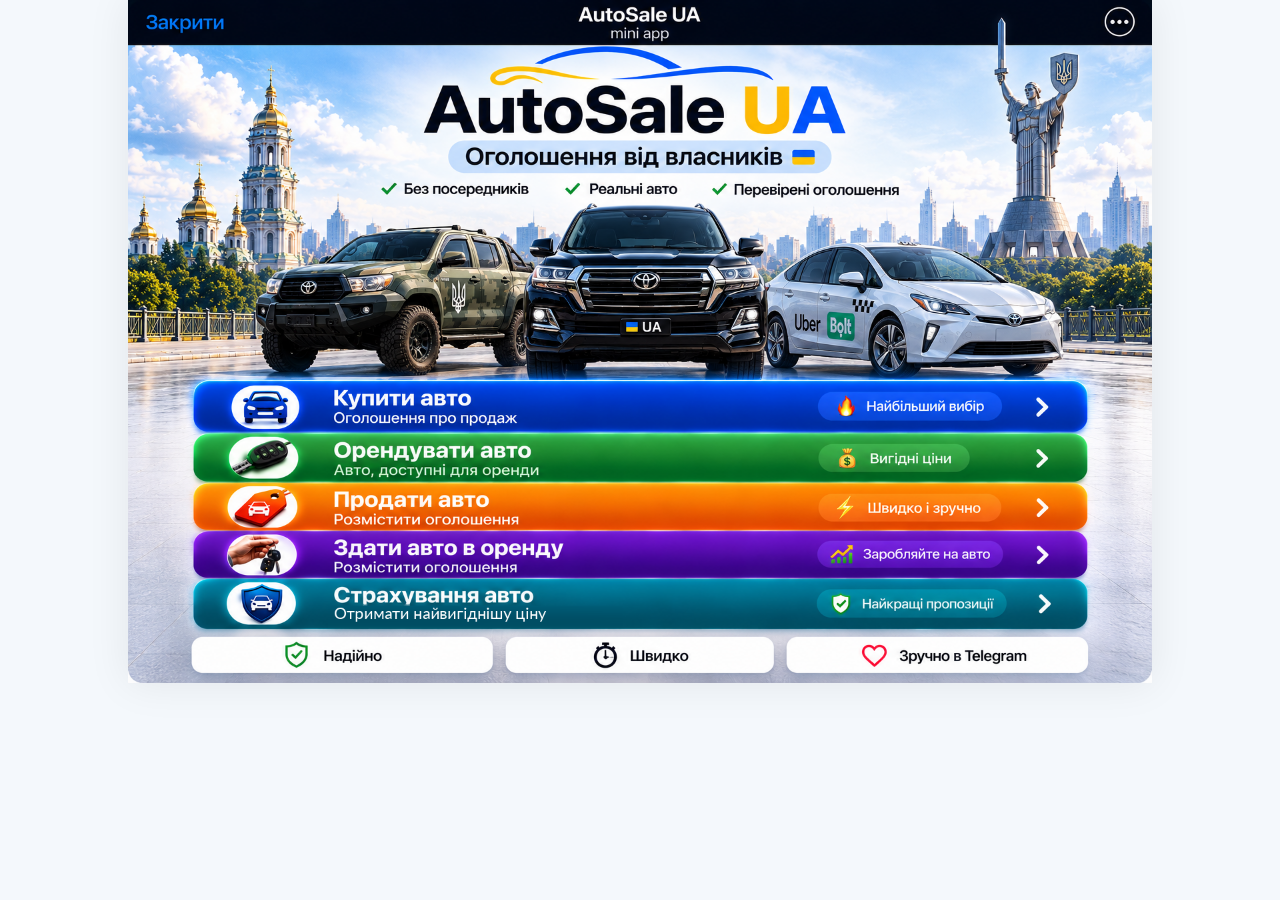
==== index.html @ ac949d30 "Add files via upload" ====
<!doctype html>
<html lang="uk">
<head>
  <meta charset="UTF-8">
  <meta name="viewport" content="width=device-width, initial-scale=1, viewport-fit=cover">
  <title>AutoSale UA</title>
  <link rel="stylesheet" href="style.css">
</head>
<body>
  <main class="app">
    <img class="approved-design" src="autosale-home.png" alt="AutoSale UA">

    <!-- Transparent interaction zones over the approved visual design -->
    <button class="hotspot buy" aria-label="Купити авто"></button>
    <button class="hotspot rent" aria-label="Орендувати авто"></button>
    <button class="hotspot sell" aria-label="Продати авто"></button>
    <button class="hotspot give-rent" aria-label="Здати авто в оренду"></button>
    <button class="hotspot insurance" aria-label="Страхування авто"></button>
  </main>

  <script src="https://telegram.org/js/telegram-web-app.js"></script>
  <script src="app.js"></script>
</body>
</html>
---- style.css ----
* { box-sizing: border-box; }

html, body {
  margin: 0;
  padding: 0;
  width: 100%;
  min-height: 100%;
  background: #f4f8fc;
}

body {
  overflow-x: hidden;
  font-family: -apple-system, BlinkMacSystemFont, "Segoe UI", Arial, sans-serif;
}

.app {
  position: relative;
  width: 100%;
  max-width: 1024px;
  margin: 0 auto;
  line-height: 0;
}

.approved-design {
  display: block;
  width: 100%;
  height: auto;
  user-select: none;
  -webkit-user-drag: none;
  pointer-events: none;
}

.hotspot {
  position: absolute;
  left: 3.6%;
  width: 92.8%;
  border: 0;
  background: transparent;
  padding: 0;
  cursor: pointer;
  -webkit-tap-highlight-color: transparent;
}

/* Positions correspond to the approved reference image. */
.buy       { top: 37.8%; height: 11.8%; }
.rent      { top: 50.8%; height: 9.7%; }
.sell      { top: 61.0%; height: 9.7%; }
.give-rent { top: 71.1%; height: 9.7%; }
.insurance { top: 81.2%; height: 9.7%; }

.hotspot:active {
  background: rgba(255,255,255,.08);
  border-radius: 28px;
}

@media (min-width: 700px) {
  .app { box-shadow: 0 0 40px rgba(0,0,0,.08); }
}
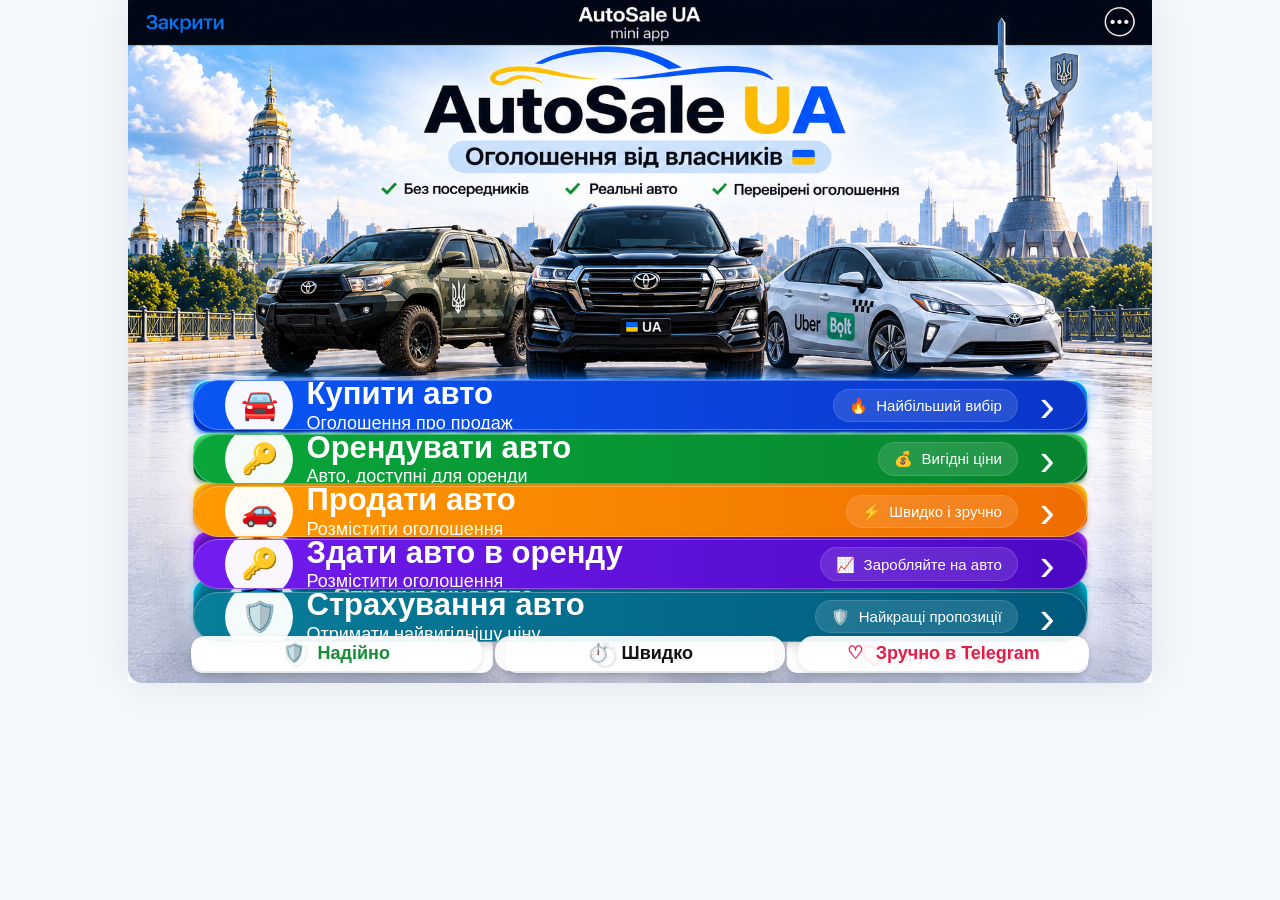
==== commit 200c794c: "Add files via upload" ====
--- a/index.html
+++ b/index.html
@@ -3,21 +3,53 @@
 <head>
   <meta charset="UTF-8">
   <meta name="viewport" content="width=device-width, initial-scale=1, viewport-fit=cover">
+  <meta name="theme-color" content="#06101f">
   <title>AutoSale UA</title>
   <link rel="stylesheet" href="style.css">
 </head>
 <body>
-  <main class="app">
-    <img class="approved-design" src="autosale-home.png" alt="AutoSale UA">
+  <main class="app" aria-label="AutoSale UA">
+    <div class="visual">
+      <img src="autosale-home.png" alt="" class="scene">
+      <div class="ui-layer">
+        <button class="action action-buy" data-section="buy" aria-label="Купити авто">
+          <span class="icon">🚘</span>
+          <span class="copy"><strong>Купити авто</strong><small>Оголошення про продаж</small></span>
+          <span class="badge">🔥&nbsp; Найбільший вибір</span><span class="arrow">›</span>
+        </button>
 
-    <!-- Transparent interaction zones over the approved visual design -->
-    <button class="hotspot buy" aria-label="Купити авто"></button>
-    <button class="hotspot rent" aria-label="Орендувати авто"></button>
-    <button class="hotspot sell" aria-label="Продати авто"></button>
-    <button class="hotspot give-rent" aria-label="Здати авто в оренду"></button>
-    <button class="hotspot insurance" aria-label="Страхування авто"></button>
+        <button class="action action-rent" data-section="rent" aria-label="Орендувати авто">
+          <span class="icon">🔑</span>
+          <span class="copy"><strong>Орендувати авто</strong><small>Авто, доступні для оренди</small></span>
+          <span class="badge">💰&nbsp; Вигідні ціни</span><span class="arrow">›</span>
+        </button>
+
+        <button class="action action-sell" data-section="sell" aria-label="Продати авто">
+          <span class="icon">🚗</span>
+          <span class="copy"><strong>Продати авто</strong><small>Розмістити оголошення</small></span>
+          <span class="badge">⚡&nbsp; Швидко і зручно</span><span class="arrow">›</span>
+        </button>
+
+        <button class="action action-give-rent" data-section="give-rent" aria-label="Здати авто в оренду">
+          <span class="icon">🔑</span>
+          <span class="copy"><strong>Здати авто в оренду</strong><small>Розмістити оголошення</small></span>
+          <span class="badge">📈&nbsp; Заробляйте на авто</span><span class="arrow">›</span>
+        </button>
+
+        <button class="action action-insurance" data-section="insurance" aria-label="Страхування авто">
+          <span class="icon">🛡️</span>
+          <span class="copy"><strong>Страхування авто</strong><small>Отримати найвигіднішу ціну</small></span>
+          <span class="badge">🛡️&nbsp; Найкращі пропозиції</span><span class="arrow">›</span>
+        </button>
+
+        <div class="benefits" aria-label="Переваги">
+          <div>🛡️ <span>Надійно</span></div>
+          <div>⏱️ <span>Швидко</span></div>
+          <div>♡ <span>Зручно в Telegram</span></div>
+        </div>
+      </div>
+    </div>
   </main>
-
   <script src="https://telegram.org/js/telegram-web-app.js"></script>
   <script src="app.js"></script>
 </body>
--- a/style.css
+++ b/style.css
@@ -1,58 +1,34 @@
-* { box-sizing: border-box; }
-
-html, body {
-  margin: 0;
-  padding: 0;
-  width: 100%;
-  min-height: 100%;
-  background: #f4f8fc;
+*{box-sizing:border-box}
+html,body{margin:0;padding:0;width:100%;min-height:100%;background:#f4f8fc}
+body{font-family:-apple-system,BlinkMacSystemFont,"Segoe UI",Arial,sans-serif;overflow-x:hidden}
+.app{width:100%;max-width:1024px;margin:0 auto}
+.visual{position:relative;width:100%;line-height:1}
+.scene{display:block;width:100%;height:auto;user-select:none;-webkit-user-drag:none}
+.ui-layer{position:absolute;inset:0;pointer-events:none}
+.action{position:absolute;left:6.3%;width:87.4%;height:7.35%;border:1px solid rgba(255,255,255,.28);border-radius:2.2vw;display:flex;align-items:center;padding:0 3.1%;gap:1.6%;color:#fff;text-align:left;font:inherit;cursor:pointer;pointer-events:auto;box-shadow:0 3px 10px rgba(0,0,0,.18);overflow:hidden}
+.action:active{transform:translateY(1px);filter:brightness(.95)}
+.action-buy{top:55.7%;background:linear-gradient(90deg,#0956f5,#0a36c9)}
+.action-rent{top:63.55%;background:linear-gradient(90deg,#09a63a,#07852f)}
+.action-sell{top:71.25%;background:linear-gradient(90deg,#ff9b00,#f06d00)}
+.action-give-rent{top:78.95%;background:linear-gradient(90deg,#731cf0,#4c08c4)}
+.action-insurance{top:86.65%;background:linear-gradient(90deg,#087e9b,#00597d)}
+.icon{width:8.2%;aspect-ratio:1;border-radius:50%;background:rgba(255,255,255,.96);display:grid;place-items:center;font-size:clamp(18px,2.5vw,30px);flex:none}
+.copy{display:flex;flex-direction:column;min-width:0;line-height:1.05;flex:1}
+.copy strong{font-size:clamp(19px,2.55vw,31px);font-weight:750;white-space:nowrap}
+.copy small{font-size:clamp(11px,1.55vw,18px);font-weight:500;margin-top:.18em;white-space:nowrap}
+.badge{flex:none;background:rgba(255,255,255,.12);border:1px solid rgba(255,255,255,.13);border-radius:999px;padding:.55em 1em;font-size:clamp(10px,1.25vw,15px);white-space:nowrap}
+.arrow{font-size:clamp(32px,3.6vw,46px);font-weight:300;line-height:.7;margin-left:1%;flex:none}
+.benefits{position:absolute;left:6.2%;right:6.2%;top:93.1%;height:5.25%;display:grid;grid-template-columns:repeat(3,1fr);gap:1.5%;pointer-events:none}
+.benefits div{background:rgba(255,255,255,.92);border-radius:1.2vw;display:flex;align-items:center;justify-content:center;gap:.7em;color:#111;font-size:clamp(12px,1.55vw,18px);font-weight:650;box-shadow:0 2px 7px rgba(0,0,0,.1)}
+.benefits div:first-child{color:#188b39}.benefits div:last-child{color:#e51d48}
+@media (max-width:560px){
+  .action{left:5.9%;width:88.2%;height:7.45%;border-radius:14px;padding:0 2.7%;gap:1.3%}
+  .icon{width:8.7%;font-size:18px}
+  .copy strong{font-size:clamp(14px,4.2vw,20px)}
+  .copy small{font-size:clamp(8px,2.65vw,13px)}
+  .badge{font-size:clamp(7px,2.1vw,10px);padding:.48em .72em}
+  .arrow{font-size:32px}
+  .benefits{gap:1.2%;top:93.05%}
+  .benefits div{font-size:clamp(8px,2.7vw,12px);border-radius:8px}
 }
-
-body {
-  overflow-x: hidden;
-  font-family: -apple-system, BlinkMacSystemFont, "Segoe UI", Arial, sans-serif;
-}
-
-.app {
-  position: relative;
-  width: 100%;
-  max-width: 1024px;
-  margin: 0 auto;
-  line-height: 0;
-}
-
-.approved-design {
-  display: block;
-  width: 100%;
-  height: auto;
-  user-select: none;
-  -webkit-user-drag: none;
-  pointer-events: none;
-}
-
-.hotspot {
-  position: absolute;
-  left: 3.6%;
-  width: 92.8%;
-  border: 0;
-  background: transparent;
-  padding: 0;
-  cursor: pointer;
-  -webkit-tap-highlight-color: transparent;
-}
-
-/* Positions correspond to the approved reference image. */
-.buy       { top: 37.8%; height: 11.8%; }
-.rent      { top: 50.8%; height: 9.7%; }
-.sell      { top: 61.0%; height: 9.7%; }
-.give-rent { top: 71.1%; height: 9.7%; }
-.insurance { top: 81.2%; height: 9.7%; }
-
-.hotspot:active {
-  background: rgba(255,255,255,.08);
-  border-radius: 28px;
-}
-
-@media (min-width: 700px) {
-  .app { box-shadow: 0 0 40px rgba(0,0,0,.08); }
-}
+@media (min-width:700px){.app{box-shadow:0 0 40px rgba(0,0,0,.08)}}
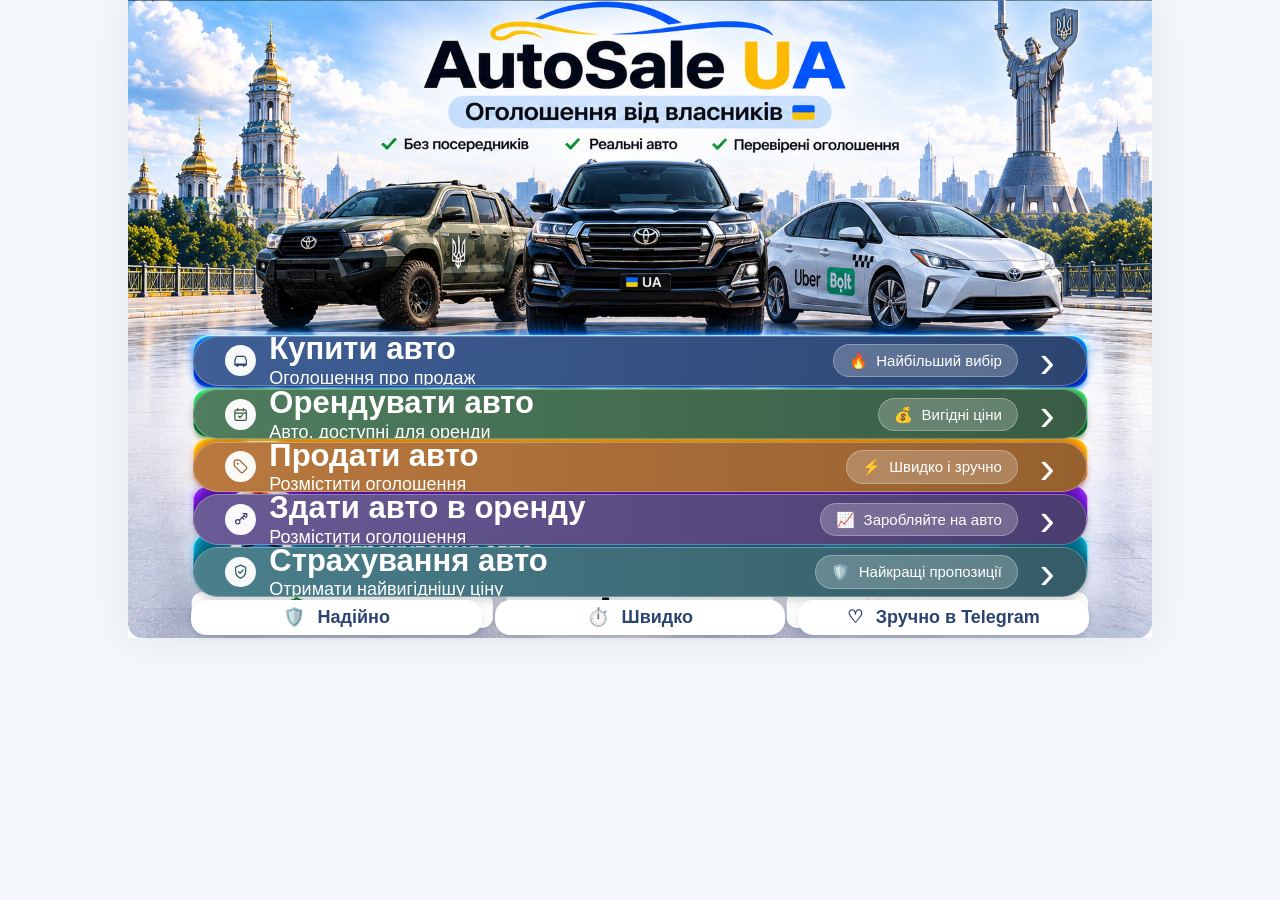
==== commit c57e62ed: "Add files via upload" ====
--- a/index.html
+++ b/index.html
@@ -13,31 +13,31 @@
       <img src="autosale-home.png" alt="" class="scene">
       <div class="ui-layer">
         <button class="action action-buy" data-section="buy" aria-label="Купити авто">
-          <span class="icon">🚘</span>
+          <span class="icon"><svg viewBox="0 0 24 24" fill="none"><path d="M4 16.5V12l1.6-4.5A2 2 0 0 1 7.5 6h9a2 2 0 0 1 1.9 1.5L20 12v4.5" stroke="#2c4570" stroke-width="1.7" stroke-linejoin="round"/><rect x="3" y="16" width="18" height="3.2" rx="1.4" fill="#2c4570"/><circle cx="7.5" cy="19.2" r="1.5" fill="#2c4570"/><circle cx="16.5" cy="19.2" r="1.5" fill="#2c4570"/></svg></span>
           <span class="copy"><strong>Купити авто</strong><small>Оголошення про продаж</small></span>
           <span class="badge">🔥&nbsp; Найбільший вибір</span><span class="arrow">›</span>
         </button>
 
         <button class="action action-rent" data-section="rent" aria-label="Орендувати авто">
-          <span class="icon">🔑</span>
+          <span class="icon"><svg viewBox="0 0 24 24" fill="none"><rect x="4" y="5.5" width="16" height="14.5" rx="2" stroke="#385c44" stroke-width="1.7"/><path d="M4 10h16M8 3.5v3M16 3.5v3" stroke="#385c44" stroke-width="1.7" stroke-linecap="round"/><path d="M9 14l2 2 4-4" stroke="#385c44" stroke-width="1.7" stroke-linecap="round" stroke-linejoin="round"/></svg></span>
           <span class="copy"><strong>Орендувати авто</strong><small>Авто, доступні для оренди</small></span>
           <span class="badge">💰&nbsp; Вигідні ціни</span><span class="arrow">›</span>
         </button>
 
         <button class="action action-sell" data-section="sell" aria-label="Продати авто">
-          <span class="icon">🚗</span>
+          <span class="icon"><svg viewBox="0 0 24 24" fill="none"><path d="M11.3 3.7 20 12.4a2 2 0 0 1 0 2.8l-4.8 4.8a2 2 0 0 1-2.8 0L3.7 11.3A2 2 0 0 1 3.1 10V5a2 2 0 0 1 2-2h5a2 2 0 0 1 1.4.6Z" stroke="#96602f" stroke-width="1.7" stroke-linejoin="round"/><circle cx="8" cy="8" r="1.4" fill="#96602f"/></svg></span>
           <span class="copy"><strong>Продати авто</strong><small>Розмістити оголошення</small></span>
           <span class="badge">⚡&nbsp; Швидко і зручно</span><span class="arrow">›</span>
         </button>
 
         <button class="action action-give-rent" data-section="give-rent" aria-label="Здати авто в оренду">
-          <span class="icon">🔑</span>
+          <span class="icon"><svg viewBox="0 0 24 24" fill="none"><circle cx="8" cy="15" r="3" stroke="#4a3d70" stroke-width="1.7"/><path d="M10.1 12.9 18 5" stroke="#4a3d70" stroke-width="1.7" stroke-linecap="round"/><path d="M14.5 9.4l2 2M17 6.9l2 2" stroke="#4a3d70" stroke-width="1.7" stroke-linecap="round"/><path d="M15.5 3.5H20.5V8.5" stroke="#4a3d70" stroke-width="1.7" stroke-linecap="round" stroke-linejoin="round"/></svg></span>
           <span class="copy"><strong>Здати авто в оренду</strong><small>Розмістити оголошення</small></span>
           <span class="badge">📈&nbsp; Заробляйте на авто</span><span class="arrow">›</span>
         </button>
 
         <button class="action action-insurance" data-section="insurance" aria-label="Страхування авто">
-          <span class="icon">🛡️</span>
+          <span class="icon"><svg viewBox="0 0 24 24" fill="none"><path d="M12 3l7 3v5c0 5-3 8.5-7 10-4-1.5-7-5-7-10V6l7-3Z" stroke="#345c66" stroke-width="1.7" stroke-linejoin="round"/><path d="M9 12l2.2 2.2L15.5 9.5" stroke="#345c66" stroke-width="1.7" stroke-linecap="round" stroke-linejoin="round"/></svg></span>
           <span class="copy"><strong>Страхування авто</strong><small>Отримати найвигіднішу ціну</small></span>
           <span class="badge">🛡️&nbsp; Найкращі пропозиції</span><span class="arrow">›</span>
         </button>
--- a/style.css
+++ b/style.css
@@ -5,30 +5,31 @@
 .visual{position:relative;width:100%;line-height:1}
 .scene{display:block;width:100%;height:auto;user-select:none;-webkit-user-drag:none}
 .ui-layer{position:absolute;inset:0;pointer-events:none}
-.action{position:absolute;left:6.3%;width:87.4%;height:7.35%;border:1px solid rgba(255,255,255,.28);border-radius:2.2vw;display:flex;align-items:center;padding:0 3.1%;gap:1.6%;color:#fff;text-align:left;font:inherit;cursor:pointer;pointer-events:auto;box-shadow:0 3px 10px rgba(0,0,0,.18);overflow:hidden}
+.action{position:absolute;left:6.3%;width:87.4%;height:7.87%;border:1px solid rgba(255,255,255,.28);border-radius:2.2vw;display:flex;align-items:center;padding:0 3.1%;gap:1.6%;color:#fff;text-align:left;font:inherit;cursor:pointer;pointer-events:auto;box-shadow:0 3px 10px rgba(0,0,0,.18);overflow:hidden}
 .action:active{transform:translateY(1px);filter:brightness(.95)}
-.action-buy{top:55.7%;background:linear-gradient(90deg,#0956f5,#0a36c9)}
-.action-rent{top:63.55%;background:linear-gradient(90deg,#09a63a,#07852f)}
-.action-sell{top:71.25%;background:linear-gradient(90deg,#ff9b00,#f06d00)}
-.action-give-rent{top:78.95%;background:linear-gradient(90deg,#731cf0,#4c08c4)}
-.action-insurance{top:86.65%;background:linear-gradient(90deg,#087e9b,#00597d)}
-.icon{width:8.2%;aspect-ratio:1;border-radius:50%;background:rgba(255,255,255,.96);display:grid;place-items:center;font-size:clamp(18px,2.5vw,30px);flex:none}
+.action-buy{top:52.6%;background:linear-gradient(90deg,#3f5f96,#2c4570)}
+.action-rent{top:61%;background:linear-gradient(90deg,#4f7d5e,#385c44)}
+.action-sell{top:69.24%;background:linear-gradient(90deg,#b9793f,#96602f)}
+.action-give-rent{top:77.48%;background:linear-gradient(90deg,#6a5b96,#4a3d70)}
+.action-insurance{top:85.71%;background:linear-gradient(90deg,#4a7f8c,#345c66)}
+.icon{height:64%;aspect-ratio:1;border-radius:50%;background:rgba(255,255,255,.96);display:grid;place-items:center;flex:none}
+.icon svg{width:56%;height:56%}
 .copy{display:flex;flex-direction:column;min-width:0;line-height:1.05;flex:1}
 .copy strong{font-size:clamp(19px,2.55vw,31px);font-weight:750;white-space:nowrap}
 .copy small{font-size:clamp(11px,1.55vw,18px);font-weight:500;margin-top:.18em;white-space:nowrap}
-.badge{flex:none;background:rgba(255,255,255,.12);border:1px solid rgba(255,255,255,.13);border-radius:999px;padding:.55em 1em;font-size:clamp(10px,1.25vw,15px);white-space:nowrap}
+.badge{flex:none;background:rgba(255,255,255,.22);border:1px solid rgba(255,255,255,.28);border-radius:999px;padding:.55em 1em;font-size:clamp(10px,1.25vw,15px);white-space:nowrap;color:#fff}
 .arrow{font-size:clamp(32px,3.6vw,46px);font-weight:300;line-height:.7;margin-left:1%;flex:none}
-.benefits{position:absolute;left:6.2%;right:6.2%;top:93.1%;height:5.25%;display:grid;grid-template-columns:repeat(3,1fr);gap:1.5%;pointer-events:none}
-.benefits div{background:rgba(255,255,255,.92);border-radius:1.2vw;display:flex;align-items:center;justify-content:center;gap:.7em;color:#111;font-size:clamp(12px,1.55vw,18px);font-weight:650;box-shadow:0 2px 7px rgba(0,0,0,.1)}
-.benefits div:first-child{color:#188b39}.benefits div:last-child{color:#e51d48}
+.benefits{position:absolute;left:6.2%;right:6.2%;top:94.11%;height:5.35%;display:grid;grid-template-columns:repeat(3,1fr);gap:1.5%;pointer-events:none}
+.benefits div{background:#fff;border-radius:1.2vw;display:flex;align-items:center;justify-content:center;gap:.7em;color:#2c4570;font-size:clamp(12px,1.55vw,18px);font-weight:650;box-shadow:0 2px 7px rgba(0,0,0,.1)}
 @media (max-width:560px){
-  .action{left:5.9%;width:88.2%;height:7.45%;border-radius:14px;padding:0 2.7%;gap:1.3%}
-  .icon{width:8.7%;font-size:18px}
+  .action{left:5.9%;width:88.2%;height:7.97%;border-radius:14px;padding:0 2.7%;gap:1.3%}
+  .icon{height:60%}
+  .icon svg{width:58%;height:58%}
   .copy strong{font-size:clamp(14px,4.2vw,20px)}
   .copy small{font-size:clamp(8px,2.65vw,13px)}
   .badge{font-size:clamp(7px,2.1vw,10px);padding:.48em .72em}
   .arrow{font-size:32px}
-  .benefits{gap:1.2%;top:93.05%}
+  .benefits{gap:1.2%;top:94.22%;height:5.24%}
   .benefits div{font-size:clamp(8px,2.7vw,12px);border-radius:8px}
 }
 @media (min-width:700px){.app{box-shadow:0 0 40px rgba(0,0,0,.08)}}
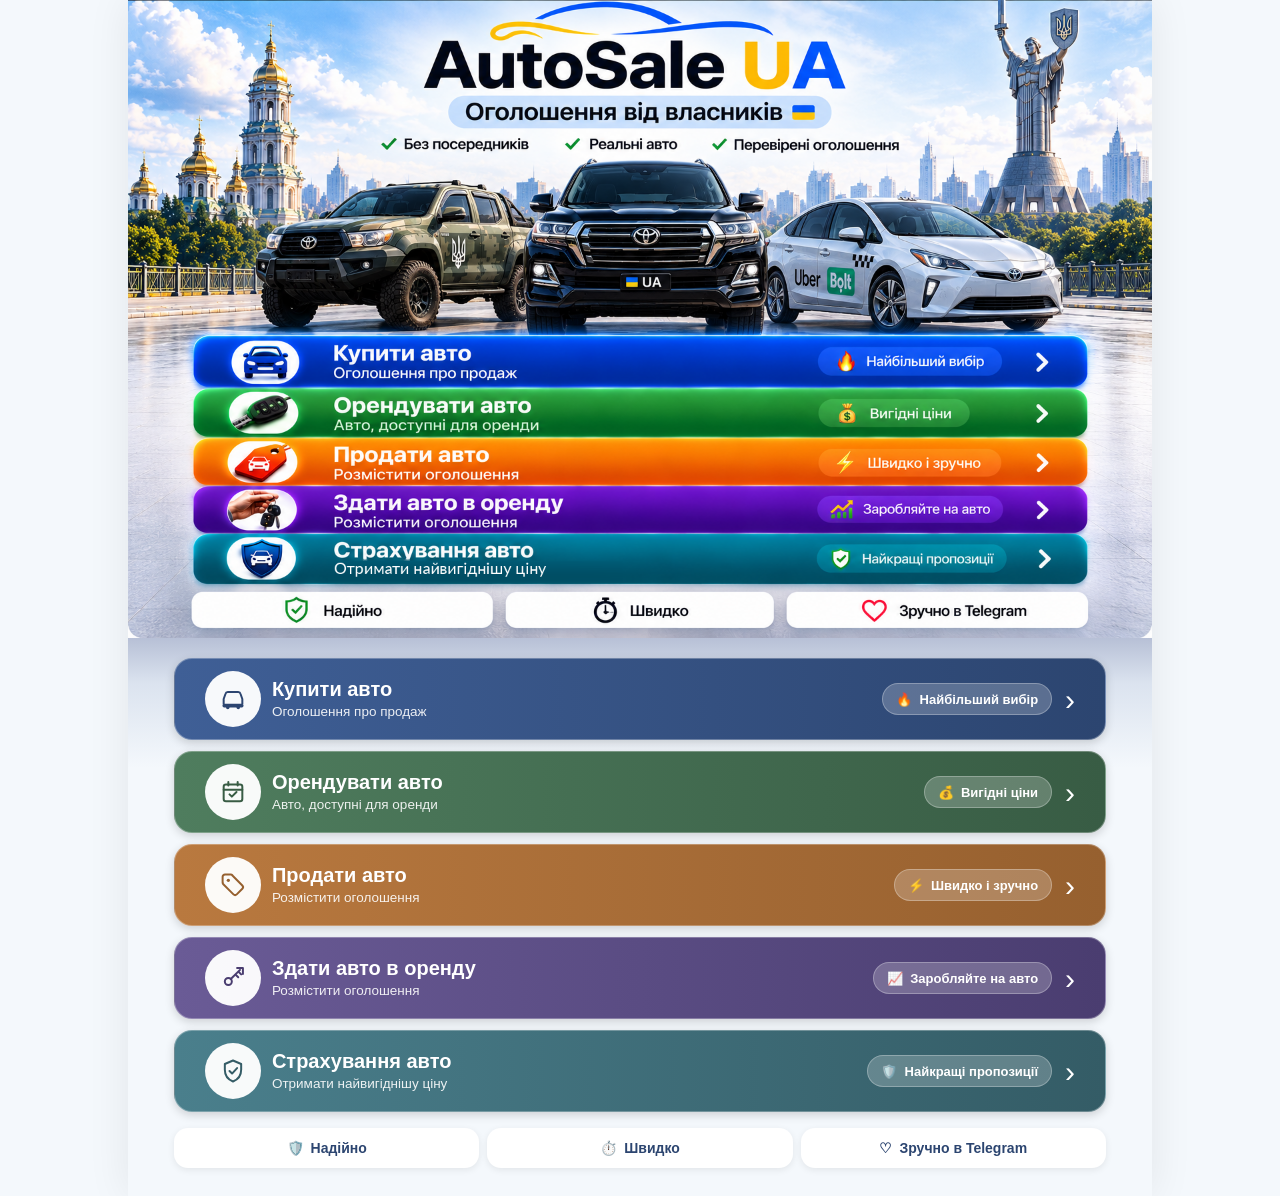
==== commit fc7d5432: "Add files via upload" ====
--- a/index.html
+++ b/index.html
@@ -9,44 +9,44 @@
 </head>
 <body>
   <main class="app" aria-label="AutoSale UA">
-    <div class="visual">
+    <div class="hero">
       <img src="autosale-home.png" alt="" class="scene">
-      <div class="ui-layer">
-        <button class="action action-buy" data-section="buy" aria-label="Купити авто">
-          <span class="icon"><svg viewBox="0 0 24 24" fill="none"><path d="M4 16.5V12l1.6-4.5A2 2 0 0 1 7.5 6h9a2 2 0 0 1 1.9 1.5L20 12v4.5" stroke="#2c4570" stroke-width="1.7" stroke-linejoin="round"/><rect x="3" y="16" width="18" height="3.2" rx="1.4" fill="#2c4570"/><circle cx="7.5" cy="19.2" r="1.5" fill="#2c4570"/><circle cx="16.5" cy="19.2" r="1.5" fill="#2c4570"/></svg></span>
-          <span class="copy"><strong>Купити авто</strong><small>Оголошення про продаж</small></span>
-          <span class="badge">🔥&nbsp; Найбільший вибір</span><span class="arrow">›</span>
-        </button>
+    </div>
+    <div class="actions-panel">
+      <button class="action action-buy" data-section="buy" aria-label="Купити авто">
+        <span class="icon"><svg viewBox="0 0 24 24" fill="none"><path d="M4 16.5V12l1.6-4.5A2 2 0 0 1 7.5 6h9a2 2 0 0 1 1.9 1.5L20 12v4.5" stroke="#2c4570" stroke-width="1.7" stroke-linejoin="round"/><rect x="3" y="16" width="18" height="3.2" rx="1.4" fill="#2c4570"/><circle cx="7.5" cy="19.2" r="1.5" fill="#2c4570"/><circle cx="16.5" cy="19.2" r="1.5" fill="#2c4570"/></svg></span>
+        <span class="copy"><strong>Купити авто</strong><small>Оголошення про продаж</small></span>
+        <span class="badge">🔥&nbsp; Найбільший вибір</span><span class="arrow">›</span>
+      </button>
 
-        <button class="action action-rent" data-section="rent" aria-label="Орендувати авто">
-          <span class="icon"><svg viewBox="0 0 24 24" fill="none"><rect x="4" y="5.5" width="16" height="14.5" rx="2" stroke="#385c44" stroke-width="1.7"/><path d="M4 10h16M8 3.5v3M16 3.5v3" stroke="#385c44" stroke-width="1.7" stroke-linecap="round"/><path d="M9 14l2 2 4-4" stroke="#385c44" stroke-width="1.7" stroke-linecap="round" stroke-linejoin="round"/></svg></span>
-          <span class="copy"><strong>Орендувати авто</strong><small>Авто, доступні для оренди</small></span>
-          <span class="badge">💰&nbsp; Вигідні ціни</span><span class="arrow">›</span>
-        </button>
+      <button class="action action-rent" data-section="rent" aria-label="Орендувати авто">
+        <span class="icon"><svg viewBox="0 0 24 24" fill="none"><rect x="4" y="5.5" width="16" height="14.5" rx="2" stroke="#385c44" stroke-width="1.7"/><path d="M4 10h16M8 3.5v3M16 3.5v3" stroke="#385c44" stroke-width="1.7" stroke-linecap="round"/><path d="M9 14l2 2 4-4" stroke="#385c44" stroke-width="1.7" stroke-linecap="round" stroke-linejoin="round"/></svg></span>
+        <span class="copy"><strong>Орендувати авто</strong><small>Авто, доступні для оренди</small></span>
+        <span class="badge">💰&nbsp; Вигідні ціни</span><span class="arrow">›</span>
+      </button>
 
-        <button class="action action-sell" data-section="sell" aria-label="Продати авто">
-          <span class="icon"><svg viewBox="0 0 24 24" fill="none"><path d="M11.3 3.7 20 12.4a2 2 0 0 1 0 2.8l-4.8 4.8a2 2 0 0 1-2.8 0L3.7 11.3A2 2 0 0 1 3.1 10V5a2 2 0 0 1 2-2h5a2 2 0 0 1 1.4.6Z" stroke="#96602f" stroke-width="1.7" stroke-linejoin="round"/><circle cx="8" cy="8" r="1.4" fill="#96602f"/></svg></span>
-          <span class="copy"><strong>Продати авто</strong><small>Розмістити оголошення</small></span>
-          <span class="badge">⚡&nbsp; Швидко і зручно</span><span class="arrow">›</span>
-        </button>
+      <button class="action action-sell" data-section="sell" aria-label="Продати авто">
+        <span class="icon"><svg viewBox="0 0 24 24" fill="none"><path d="M11.3 3.7 20 12.4a2 2 0 0 1 0 2.8l-4.8 4.8a2 2 0 0 1-2.8 0L3.7 11.3A2 2 0 0 1 3.1 10V5a2 2 0 0 1 2-2h5a2 2 0 0 1 1.4.6Z" stroke="#96602f" stroke-width="1.7" stroke-linejoin="round"/><circle cx="8" cy="8" r="1.4" fill="#96602f"/></svg></span>
+        <span class="copy"><strong>Продати авто</strong><small>Розмістити оголошення</small></span>
+        <span class="badge">⚡&nbsp; Швидко і зручно</span><span class="arrow">›</span>
+      </button>
 
-        <button class="action action-give-rent" data-section="give-rent" aria-label="Здати авто в оренду">
-          <span class="icon"><svg viewBox="0 0 24 24" fill="none"><circle cx="8" cy="15" r="3" stroke="#4a3d70" stroke-width="1.7"/><path d="M10.1 12.9 18 5" stroke="#4a3d70" stroke-width="1.7" stroke-linecap="round"/><path d="M14.5 9.4l2 2M17 6.9l2 2" stroke="#4a3d70" stroke-width="1.7" stroke-linecap="round"/><path d="M15.5 3.5H20.5V8.5" stroke="#4a3d70" stroke-width="1.7" stroke-linecap="round" stroke-linejoin="round"/></svg></span>
-          <span class="copy"><strong>Здати авто в оренду</strong><small>Розмістити оголошення</small></span>
-          <span class="badge">📈&nbsp; Заробляйте на авто</span><span class="arrow">›</span>
-        </button>
+      <button class="action action-give-rent" data-section="give-rent" aria-label="Здати авто в оренду">
+        <span class="icon"><svg viewBox="0 0 24 24" fill="none"><circle cx="8" cy="15" r="3" stroke="#4a3d70" stroke-width="1.7"/><path d="M10.1 12.9 18 5" stroke="#4a3d70" stroke-width="1.7" stroke-linecap="round"/><path d="M14.5 9.4l2 2M17 6.9l2 2" stroke="#4a3d70" stroke-width="1.7" stroke-linecap="round"/><path d="M15.5 3.5H20.5V8.5" stroke="#4a3d70" stroke-width="1.7" stroke-linecap="round" stroke-linejoin="round"/></svg></span>
+        <span class="copy"><strong>Здати авто в оренду</strong><small>Розмістити оголошення</small></span>
+        <span class="badge">📈&nbsp; Заробляйте на авто</span><span class="arrow">›</span>
+      </button>
 
-        <button class="action action-insurance" data-section="insurance" aria-label="Страхування авто">
-          <span class="icon"><svg viewBox="0 0 24 24" fill="none"><path d="M12 3l7 3v5c0 5-3 8.5-7 10-4-1.5-7-5-7-10V6l7-3Z" stroke="#345c66" stroke-width="1.7" stroke-linejoin="round"/><path d="M9 12l2.2 2.2L15.5 9.5" stroke="#345c66" stroke-width="1.7" stroke-linecap="round" stroke-linejoin="round"/></svg></span>
-          <span class="copy"><strong>Страхування авто</strong><small>Отримати найвигіднішу ціну</small></span>
-          <span class="badge">🛡️&nbsp; Найкращі пропозиції</span><span class="arrow">›</span>
-        </button>
+      <button class="action action-insurance" data-section="insurance" aria-label="Страхування авто">
+        <span class="icon"><svg viewBox="0 0 24 24" fill="none"><path d="M12 3l7 3v5c0 5-3 8.5-7 10-4-1.5-7-5-7-10V6l7-3Z" stroke="#345c66" stroke-width="1.7" stroke-linejoin="round"/><path d="M9 12l2.2 2.2L15.5 9.5" stroke="#345c66" stroke-width="1.7" stroke-linecap="round" stroke-linejoin="round"/></svg></span>
+        <span class="copy"><strong>Страхування авто</strong><small>Отримати найвигіднішу ціну</small></span>
+        <span class="badge">🛡️&nbsp; Найкращі пропозиції</span><span class="arrow">›</span>
+      </button>
 
-        <div class="benefits" aria-label="Переваги">
-          <div>🛡️ <span>Надійно</span></div>
-          <div>⏱️ <span>Швидко</span></div>
-          <div>♡ <span>Зручно в Telegram</span></div>
-        </div>
+      <div class="benefits" aria-label="Переваги">
+        <div>🛡️ <span>Надійно</span></div>
+        <div>⏱️ <span>Швидко</span></div>
+        <div>♡ <span>Зручно в Telegram</span></div>
       </div>
     </div>
   </main>
--- a/style.css
+++ b/style.css
@@ -2,34 +2,42 @@
 html,body{margin:0;padding:0;width:100%;min-height:100%;background:#f4f8fc}
 body{font-family:-apple-system,BlinkMacSystemFont,"Segoe UI",Arial,sans-serif;overflow-x:hidden}
 .app{width:100%;max-width:1024px;margin:0 auto}
-.visual{position:relative;width:100%;line-height:1}
+.hero{width:100%;line-height:1}
 .scene{display:block;width:100%;height:auto;user-select:none;-webkit-user-drag:none}
-.ui-layer{position:absolute;inset:0;pointer-events:none}
-.action{position:absolute;left:6.3%;width:87.4%;height:7.87%;border:1px solid rgba(255,255,255,.28);border-radius:2.2vw;display:flex;align-items:center;padding:0 3.1%;gap:1.6%;color:#fff;text-align:left;font:inherit;cursor:pointer;pointer-events:auto;box-shadow:0 3px 10px rgba(0,0,0,.18);overflow:hidden}
-.action:active{transform:translateY(1px);filter:brightness(.95)}
-.action-buy{top:52.6%;background:linear-gradient(90deg,#3f5f96,#2c4570)}
-.action-rent{top:61%;background:linear-gradient(90deg,#4f7d5e,#385c44)}
-.action-sell{top:69.24%;background:linear-gradient(90deg,#b9793f,#96602f)}
-.action-give-rent{top:77.48%;background:linear-gradient(90deg,#6a5b96,#4a3d70)}
-.action-insurance{top:85.71%;background:linear-gradient(90deg,#4a7f8c,#345c66)}
-.icon{height:64%;aspect-ratio:1;border-radius:50%;background:rgba(255,255,255,.96);display:grid;place-items:center;flex:none}
-.icon svg{width:56%;height:56%}
-.copy{display:flex;flex-direction:column;min-width:0;line-height:1.05;flex:1}
-.copy strong{font-size:clamp(19px,2.55vw,31px);font-weight:750;white-space:nowrap}
-.copy small{font-size:clamp(11px,1.55vw,18px);font-weight:500;margin-top:.18em;white-space:nowrap}
-.badge{flex:none;background:rgba(255,255,255,.22);border:1px solid rgba(255,255,255,.28);border-radius:999px;padding:.55em 1em;font-size:clamp(10px,1.25vw,15px);white-space:nowrap;color:#fff}
-.arrow{font-size:clamp(32px,3.6vw,46px);font-weight:300;line-height:.7;margin-left:1%;flex:none}
-.benefits{position:absolute;left:6.2%;right:6.2%;top:94.11%;height:5.35%;display:grid;grid-template-columns:repeat(3,1fr);gap:1.5%;pointer-events:none}
-.benefits div{background:#fff;border-radius:1.2vw;display:flex;align-items:center;justify-content:center;gap:.7em;color:#2c4570;font-size:clamp(12px,1.55vw,18px);font-weight:650;box-shadow:0 2px 7px rgba(0,0,0,.1)}
-@media (max-width:560px){
-  .action{left:5.9%;width:88.2%;height:7.97%;border-radius:14px;padding:0 2.7%;gap:1.3%}
-  .icon{height:60%}
-  .icon svg{width:58%;height:58%}
-  .copy strong{font-size:clamp(14px,4.2vw,20px)}
-  .copy small{font-size:clamp(8px,2.65vw,13px)}
-  .badge{font-size:clamp(7px,2.1vw,10px);padding:.48em .72em}
-  .arrow{font-size:32px}
-  .benefits{gap:1.2%;top:94.22%;height:5.24%}
-  .benefits div{font-size:clamp(8px,2.7vw,12px);border-radius:8px}
+
+.actions-panel{background:linear-gradient(180deg,#b7c0d6 0%,#dbe3ef 45px,#f4f8fc 130px);padding:14px 4% 22px;display:flex;flex-direction:column;gap:9px}
+
+.action{position:relative;width:100%;min-height:62px;border:1px solid rgba(255,255,255,.28);border-radius:16px;display:flex;align-items:center;padding:9px 3.5%;gap:11px;color:#fff;text-align:left;font:inherit;cursor:pointer;box-shadow:0 3px 10px rgba(0,0,0,.16)}
+.action:active{transform:translateY(1px);filter:brightness(.96)}
+
+.action-buy{background:linear-gradient(90deg,#3f5f96,#2c4570)}
+.action-rent{background:linear-gradient(90deg,#4f7d5e,#385c44)}
+.action-sell{background:linear-gradient(90deg,#b9793f,#96602f)}
+.action-give-rent{background:linear-gradient(90deg,#6a5b96,#4a3d70)}
+.action-insurance{background:linear-gradient(90deg,#4a7f8c,#345c66)}
+
+.icon{width:44px;height:44px;border-radius:50%;background:rgba(255,255,255,.96);display:grid;place-items:center;flex:none}
+.icon svg{width:22px;height:22px}
+
+.copy{display:flex;flex-direction:column;min-width:0;line-height:1.2;flex:1}
+.copy strong{font-size:16px;font-weight:750;white-space:nowrap;overflow:hidden;text-overflow:ellipsis}
+.copy small{font-size:11.5px;font-weight:500;margin-top:2px;white-space:nowrap;overflow:hidden;text-overflow:ellipsis;opacity:.9}
+
+.badge{flex:none;background:rgba(255,255,255,.22);border:1px solid rgba(255,255,255,.28);border-radius:999px;padding:.45em .8em;font-size:10.5px;font-weight:700;color:#fff;white-space:nowrap}
+.arrow{font-size:22px;font-weight:300;line-height:.7;margin-left:2px;flex:none}
+
+.benefits{margin-top:5px;display:grid;grid-template-columns:repeat(3,1fr);gap:8px}
+.benefits div{background:#fff;border-radius:12px;padding:10px 4px;display:flex;align-items:center;justify-content:center;gap:.5em;color:#2c4570;font-size:12px;font-weight:650;box-shadow:0 2px 7px rgba(0,0,0,.08);text-align:center}
+
+@media (min-width:600px){
+  .actions-panel{padding:20px 4.5% 28px;gap:11px}
+  .action{min-height:76px;border-radius:18px;padding:12px 3.2%}
+  .icon{width:56px;height:56px}
+  .icon svg{width:28px;height:28px}
+  .copy strong{font-size:20px}
+  .copy small{font-size:13.5px;margin-top:3px}
+  .badge{font-size:13px;padding:.55em 1em}
+  .arrow{font-size:30px}
+  .benefits div{font-size:14px;padding:12px 4px;border-radius:14px}
 }
 @media (min-width:700px){.app{box-shadow:0 0 40px rgba(0,0,0,.08)}}
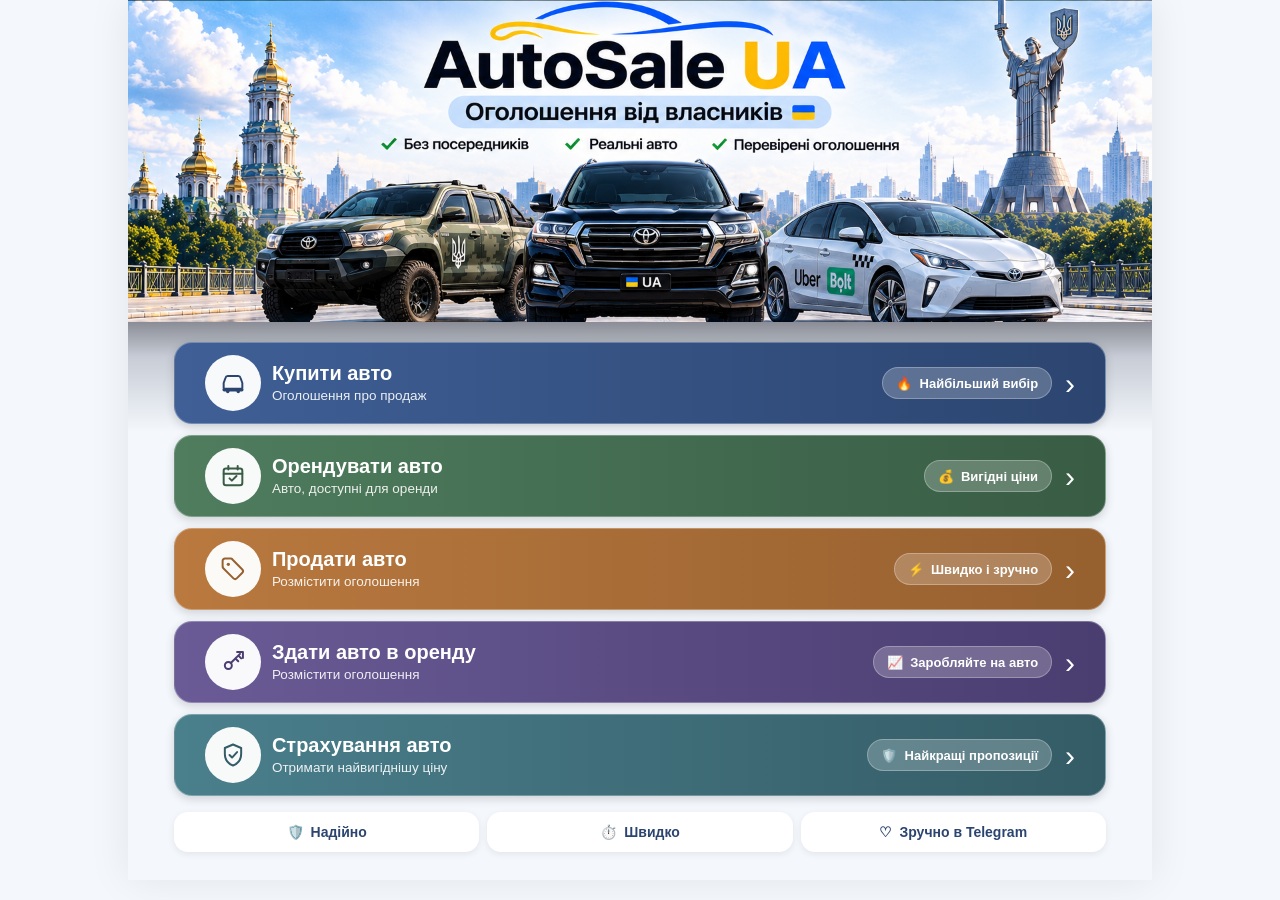
==== commit 70b3cd1b: "Add files via upload" ====
--- a/index.html
+++ b/index.html
@@ -10,7 +10,7 @@
 <body>
   <main class="app" aria-label="AutoSale UA">
     <div class="hero">
-      <img src="autosale-home.png" alt="" class="scene">
+      <img src="autosale-home.png" alt="" class="scene" width="1536" height="483">
     </div>
     <div class="actions-panel">
       <button class="action action-buy" data-section="buy" aria-label="Купити авто">
--- a/style.css
+++ b/style.css
@@ -3,9 +3,9 @@
 body{font-family:-apple-system,BlinkMacSystemFont,"Segoe UI",Arial,sans-serif;overflow-x:hidden}
 .app{width:100%;max-width:1024px;margin:0 auto}
 .hero{width:100%;line-height:1}
-.scene{display:block;width:100%;height:auto;user-select:none;-webkit-user-drag:none}
+.scene{display:block;width:100%;height:auto;aspect-ratio:1536/483;user-select:none;-webkit-user-drag:none}
 
-.actions-panel{background:linear-gradient(180deg,#b7c0d6 0%,#dbe3ef 45px,#f4f8fc 130px);padding:14px 4% 22px;display:flex;flex-direction:column;gap:9px}
+.actions-panel{background:linear-gradient(180deg,#8a8d95 0%,#c7ccd6 35px,#f4f8fc 110px);padding:14px 4% 22px;display:flex;flex-direction:column;gap:9px}
 
 .action{position:relative;width:100%;min-height:62px;border:1px solid rgba(255,255,255,.28);border-radius:16px;display:flex;align-items:center;padding:9px 3.5%;gap:11px;color:#fff;text-align:left;font:inherit;cursor:pointer;box-shadow:0 3px 10px rgba(0,0,0,.16)}
 .action:active{transform:translateY(1px);filter:brightness(.96)}
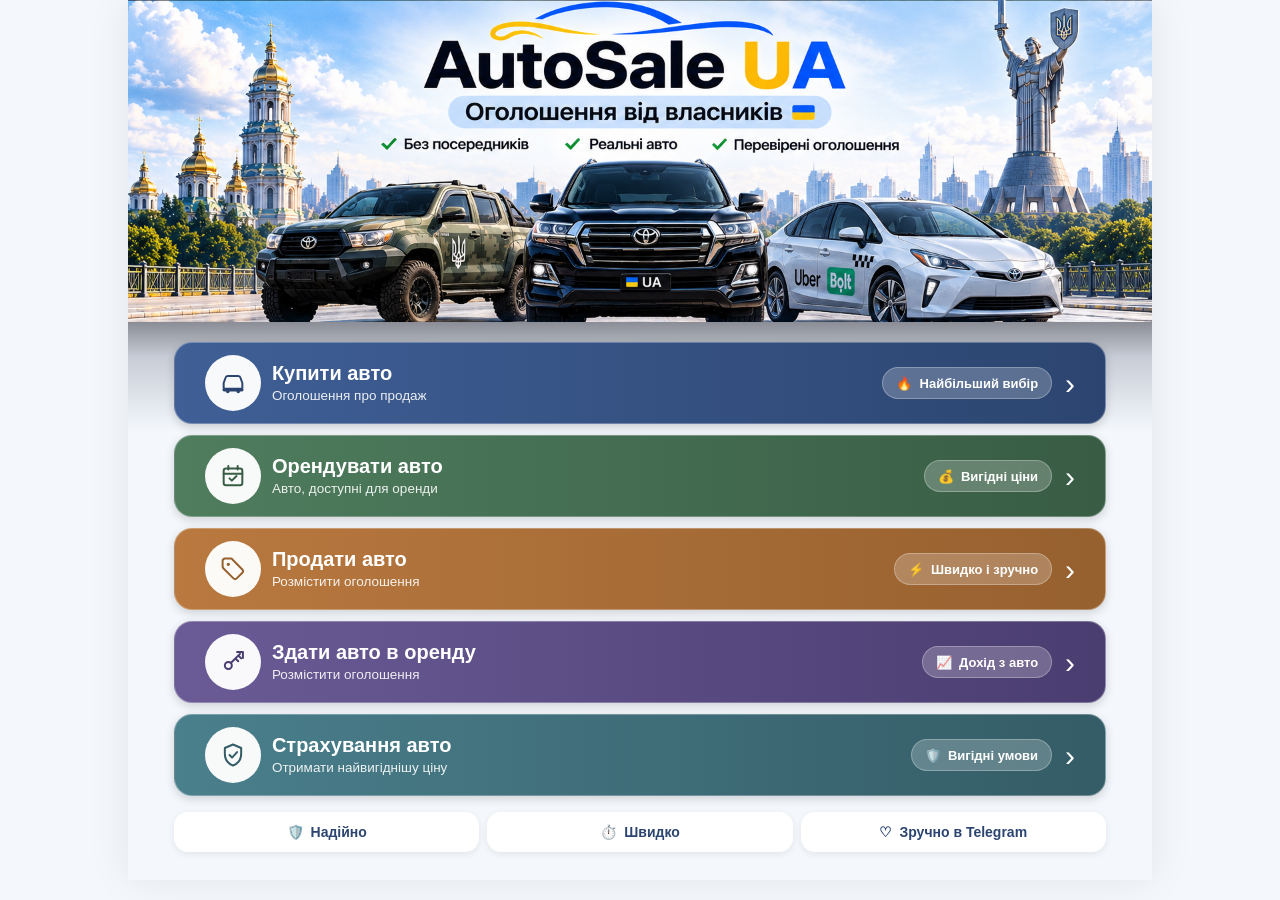
==== commit 35772510: "Add files via upload" ====
--- a/index.html
+++ b/index.html
@@ -34,13 +34,13 @@
       <button class="action action-give-rent" data-section="give-rent" aria-label="Здати авто в оренду">
         <span class="icon"><svg viewBox="0 0 24 24" fill="none"><circle cx="8" cy="15" r="3" stroke="#4a3d70" stroke-width="1.7"/><path d="M10.1 12.9 18 5" stroke="#4a3d70" stroke-width="1.7" stroke-linecap="round"/><path d="M14.5 9.4l2 2M17 6.9l2 2" stroke="#4a3d70" stroke-width="1.7" stroke-linecap="round"/><path d="M15.5 3.5H20.5V8.5" stroke="#4a3d70" stroke-width="1.7" stroke-linecap="round" stroke-linejoin="round"/></svg></span>
         <span class="copy"><strong>Здати авто в оренду</strong><small>Розмістити оголошення</small></span>
-        <span class="badge">📈&nbsp; Заробляйте на авто</span><span class="arrow">›</span>
+        <span class="badge">📈&nbsp; Дохід з авто</span><span class="arrow">›</span>
       </button>
 
       <button class="action action-insurance" data-section="insurance" aria-label="Страхування авто">
         <span class="icon"><svg viewBox="0 0 24 24" fill="none"><path d="M12 3l7 3v5c0 5-3 8.5-7 10-4-1.5-7-5-7-10V6l7-3Z" stroke="#345c66" stroke-width="1.7" stroke-linejoin="round"/><path d="M9 12l2.2 2.2L15.5 9.5" stroke="#345c66" stroke-width="1.7" stroke-linecap="round" stroke-linejoin="round"/></svg></span>
         <span class="copy"><strong>Страхування авто</strong><small>Отримати найвигіднішу ціну</small></span>
-        <span class="badge">🛡️&nbsp; Найкращі пропозиції</span><span class="arrow">›</span>
+        <span class="badge">🛡️&nbsp; Вигідні умови</span><span class="arrow">›</span>
       </button>
 
       <div class="benefits" aria-label="Переваги">
--- a/style.css
+++ b/style.css
@@ -5,7 +5,7 @@
 .hero{width:100%;line-height:1}
 .scene{display:block;width:100%;height:auto;aspect-ratio:1536/483;user-select:none;-webkit-user-drag:none}
 
-.actions-panel{background:linear-gradient(180deg,#8a8d95 0%,#c7ccd6 35px,#f4f8fc 110px);padding:14px 4% 22px;display:flex;flex-direction:column;gap:9px}
+.actions-panel{background:linear-gradient(180deg,#8a8d95 0%,#c7ccd6 35px,#f4f8fc 110px);padding:14px 4% 20px;display:flex;flex-direction:column;gap:8px}
 
 .action{position:relative;width:100%;min-height:62px;border:1px solid rgba(255,255,255,.28);border-radius:16px;display:flex;align-items:center;padding:9px 3.5%;gap:11px;color:#fff;text-align:left;font:inherit;cursor:pointer;box-shadow:0 3px 10px rgba(0,0,0,.16)}
 .action:active{transform:translateY(1px);filter:brightness(.96)}
@@ -40,4 +40,13 @@
   .arrow{font-size:30px}
   .benefits div{font-size:14px;padding:12px 4px;border-radius:14px}
 }
+@media (max-width:480px){
+  .icon{width:38px;height:38px}
+  .icon svg{width:19px;height:19px}
+  .action{gap:8px;padding:8px 3%}
+  .copy strong{font-size:14.5px;white-space:normal;overflow:visible;text-overflow:clip}
+  .copy small{font-size:10.5px;white-space:normal;overflow:visible;text-overflow:clip}
+  .badge{font-size:9.5px;padding:.4em .65em;letter-spacing:-.01em}
+  .arrow{font-size:19px}
+}
 @media (min-width:700px){.app{box-shadow:0 0 40px rgba(0,0,0,.08)}}
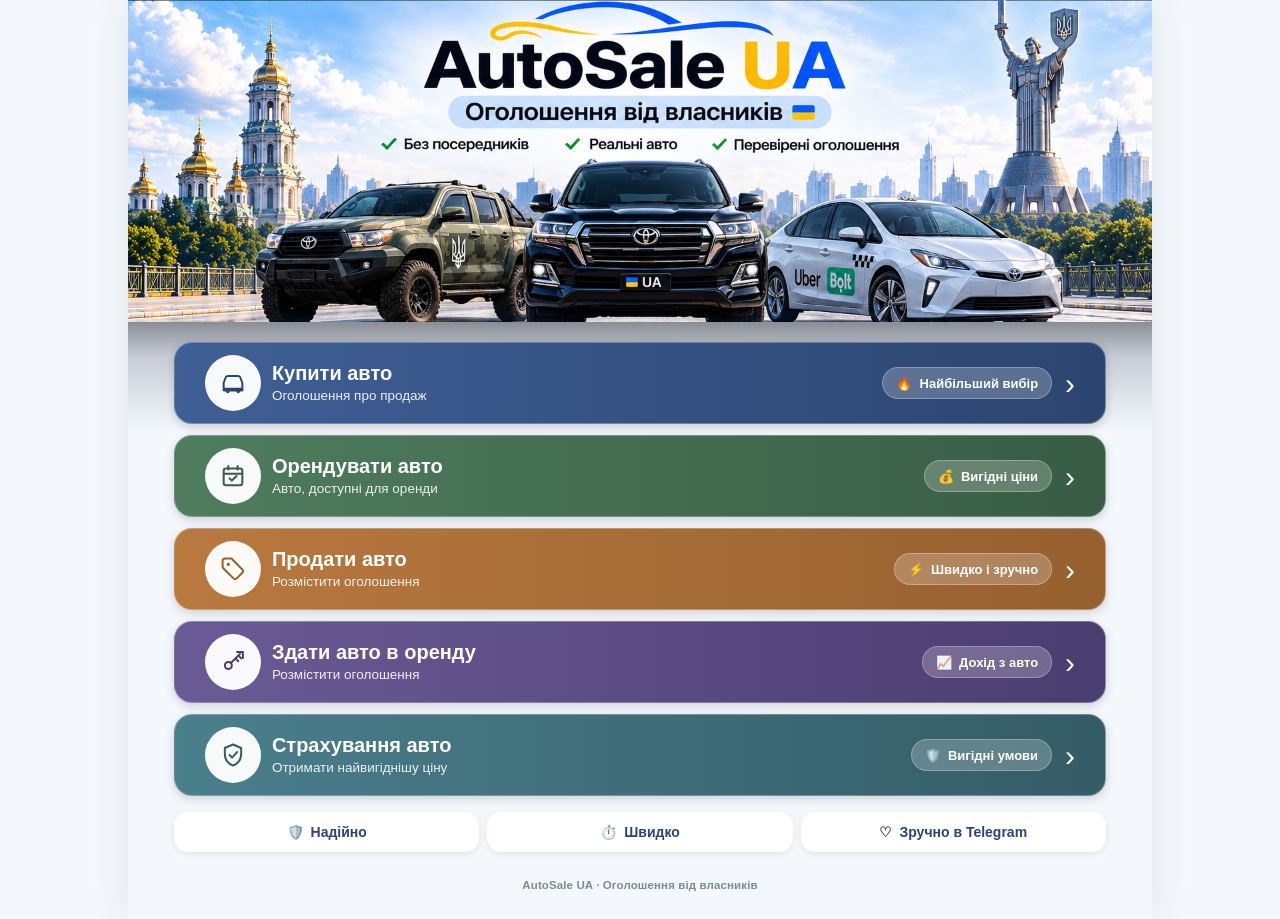
==== commit f756010e: "Add files via upload" ====
--- a/index.html
+++ b/index.html
@@ -48,6 +48,8 @@
         <div>⏱️ <span>Швидко</span></div>
         <div>♡ <span>Зручно в Telegram</span></div>
       </div>
+
+      <div class="footer">AutoSale UA · Оголошення від власників</div>
     </div>
   </main>
   <script src="https://telegram.org/js/telegram-web-app.js"></script>
--- a/style.css
+++ b/style.css
@@ -29,6 +29,8 @@
 .benefits{margin-top:5px;display:grid;grid-template-columns:repeat(3,1fr);gap:8px}
 .benefits div{background:#fff;border-radius:12px;padding:10px 4px;display:flex;align-items:center;justify-content:center;gap:.5em;color:#2c4570;font-size:12px;font-weight:650;box-shadow:0 2px 7px rgba(0,0,0,.08);text-align:center}
 
+.footer{margin-top:16px;text-align:center;font-size:11.5px;font-weight:650;color:#7c8aa0;letter-spacing:.01em}
+
 @media (min-width:600px){
   .actions-panel{padding:20px 4.5% 28px;gap:11px}
   .action{min-height:76px;border-radius:18px;padding:12px 3.2%}
